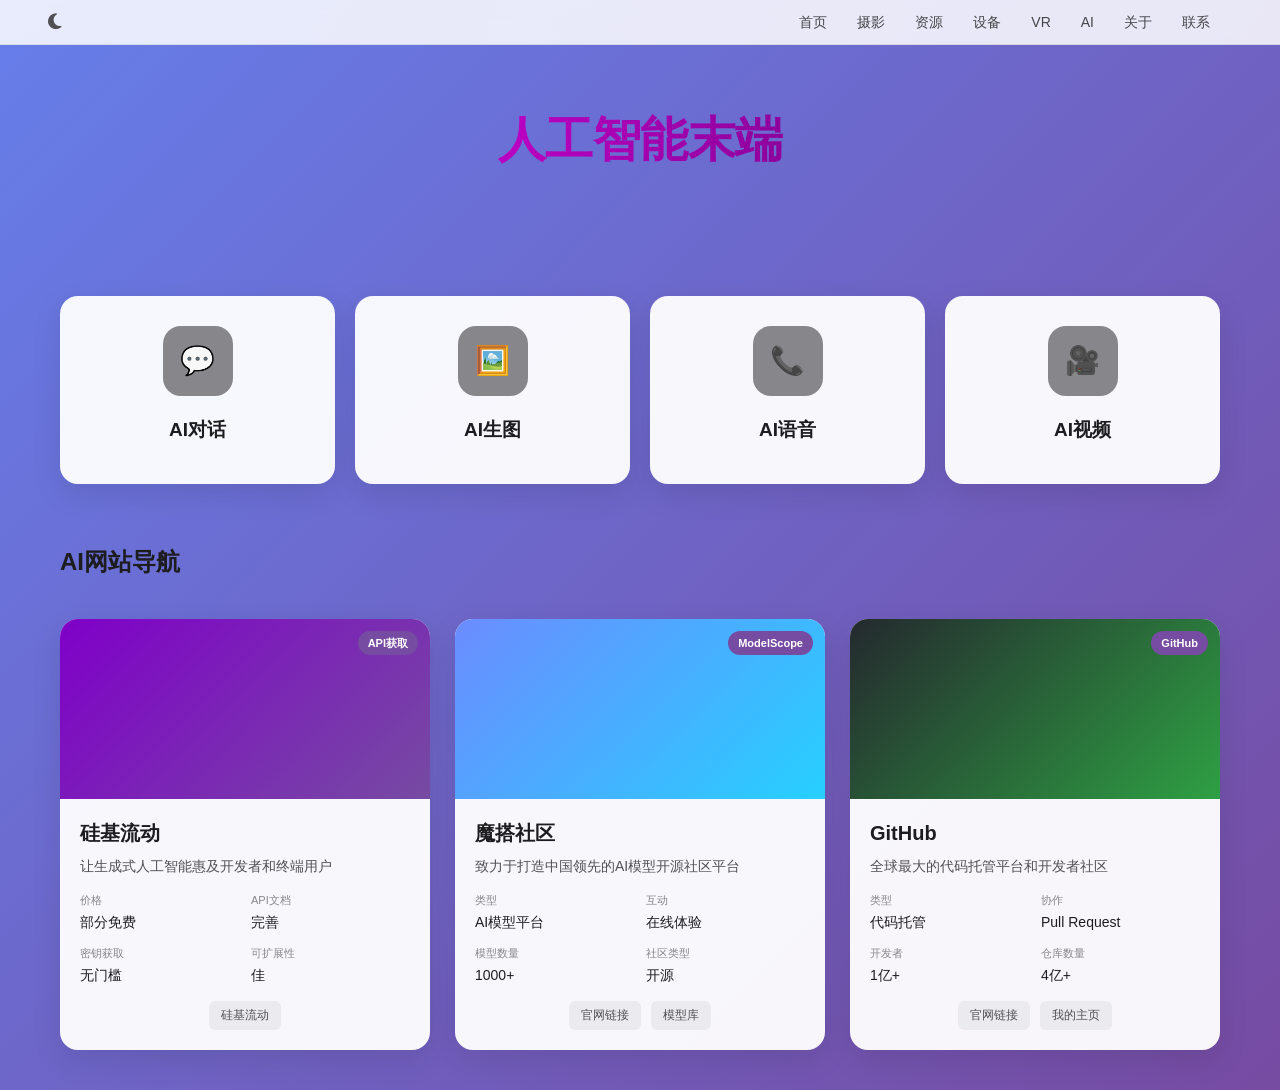
==== ai.home.html @ 597329a3 "Add files via upload" ====
<!DOCTYPE html>
<html lang="zh-CN">
<head>
    <meta charset="UTF-8">
    <meta name="viewport" content="width=device-width, initial-scale=1.0">
    <title>AI世界</title>
    <link rel="stylesheet" href="https://cdnjs.cloudflare.com/ajax/libs/font-awesome/6.4.0/css/all.min.css">
    <style>
        :root {
            --bg-primary: linear-gradient(135deg, #667eea 0%, #764ba2 100%);
            --bg-secondary: rgba(255, 255, 255, 0.95);
            --text-primary: #1d1d1f;
            --text-secondary: #515154;
            --text-tertiary: #86868b;
            --accent-color: #764ba2;
            --card-shadow: 0 10px 30px rgba(0, 0, 0, 0.1);
            --transition: color 0.20s cubic-bezier(0.25, 0.1, 0.25, 1), 
                          background-color 0.20s cubic-bezier(0.25, 0.1, 0.25, 1), 
                          border-color 0.20s cubic-bezier(0.25, 0.1, 0.25, 1), 
                          box-shadow 0.20s cubic-bezier(0.25, 0.1, 0.25, 1),
                          opacity 0.20s cubic-bezier(0.25, 0.1, 0.25, 1),
                          transform 0.20s cubic-bezier(0.25, 0.1, 0.25, 1);
        }

        .dark-mode {
            --bg-primary: linear-gradient(135deg, #0f0523 0%, #050a1a 100%);
            --bg-secondary: rgba(29, 29, 31, 0.92);
            --text-primary: #f5f5f7;
            --text-secondary: #a1a1a6;
            --text-tertiary: #6e6e73;
            --accent-color: #667eea;
            --card-shadow: 0 10px 30px rgba(0, 0, 0, 0.3);
        }

        * {
            margin: 0;
            padding: 0;
            box-sizing: border-box;
            font-family: -apple-system, BlinkMacSystemFont, "SF Pro Text", "Helvetica Neue", sans-serif;
        }
        
        /* 隐藏滚动条的完整解决方案 */
        body {
            /* 标准属性 - 隐藏滚动条但保留功能 */
            overflow-y: scroll;
            scrollbar-width: none; /* Firefox */
            -ms-overflow-style: none; /* IE和Edge */
            
            /* 防止水平滚动 */
            overflow-x: hidden;
            width: 100%;
            
            background: var(--bg-primary);
            color: var(--text-primary);
            line-height: 1.47059;
            min-height: 100vh;
            padding-bottom: 40px;
        }
        
        /* Webkit浏览器(Chrome, Safari) */
        body::-webkit-scrollbar {
            display: none;
        }
        
        /* 全局过渡效果 */
        body, nav, .theme-toggle, .vr-card, .vr-image, 
        .vr-info, .specs-grid, .spec-item, .vr-badge {
            transition: var(--transition);
        }
        
        .container {
            max-width: 1200px;
            margin: 0 auto;
            padding: 0 20px;
        }
        
        /* 导航栏样式 */
        nav {
            background-color: rgba(255, 255, 255, 0.85);
            backdrop-filter: blur(20px);
            -webkit-backdrop-filter: blur(20px);
            padding: 0 20px;
            position: sticky;
            top: 0;
            z-index: 100;
            border-bottom: 1px solid rgba(0, 0, 0, 0.08);
        }

        .dark-mode nav {
            background-color: rgba(29, 29, 31, 0.85);
            border-bottom: 1px solid rgba(255, 255, 255, 0.08);
        }
        
        .nav-container {
            display: flex;
            justify-content: space-between;
            align-items: center;
            height: 44px;
            max-width: 1200px;
            margin: 0 auto;
        }
        
        .theme-toggle {
            display: flex;
            align-items: center;
            margin-right: 20px;
            cursor: pointer;
            background: none;
            border: none;
            color: var(--text-secondary);
            font-size: 18px;
            padding: 8px;
            border-radius: 50%;
        }
        
        .theme-toggle:hover {
            background-color: rgba(0, 0, 0, 0.05);
        }
        
        .dark-mode .theme-toggle:hover {
            background-color: rgba(255, 255, 255, 0.1);
        }
        
        .nav-links {
            display: flex;
            list-style: none;
        }
        
        .nav-links li {
            margin-right: 30px;
        }
        
        .nav-links a {
            text-decoration: none;
            color: var(--text-primary);
            font-size: 14px;
            font-weight: 400;
            opacity: 0.8;
            position: relative;
            padding: 10px 0;
        }
        
        .nav-links a:hover {
            opacity: 1;
        }
        
        .nav-links a::after {
            content: '';
            position: absolute;
            bottom: 0;
            left: 0;
            width: 0;
            height: 2px;
            background-color: var(--accent-color);
            transition: width 0.3s ease;
        }
        
        .nav-links a:hover::after {
            width: 100%;
        }
        
        /* 页面标题区域 - 修改了亮色模式下的主标题颜色 */
        .page-header {
            text-align: center;
            padding: 60px 0 40px;
        }
        
        .page-header h1 {
            font-size: 48px;
            font-weight: 600;
            margin-bottom: 20px;
            letter-spacing: -0.5px;
            background: linear-gradient(to left, #4A0060, #FF00FF);
            -webkit-background-clip: text;
            -webkit-text-fill-color: transparent;
            background-clip: text;
        }
        
        .dark-mode .page-header h1 {
            background: linear-gradient(45deg, var(--accent-color), #667eea);
            -webkit-background-clip: text;
            -webkit-text-fill-color: transparent;
            background-clip: text;
        }
        
        .page-header p {
            font-size: 20px;
            color: var(--text-secondary);
            max-width: 600px;
            margin: 0 auto;
        }
        
        /* 分类网格 */
        .categories-grid {
            display: grid;
            grid-template-columns: repeat(auto-fill, minmax(220px, 1fr));
            gap: 20px;
            margin: 60px 0;
        }
        
        .category-card {
            background-color: var(--bg-secondary);
            border-radius: 18px;
            padding: 30px 25px;
            text-align: center;
            cursor: pointer;
            text-decoration: none;
            color: inherit;
            display: block;
            box-shadow: var(--card-shadow);
        }
        
        .category-card:hover {
            transform: translateY(-5px) scale(1.02);
            box-shadow: 0 10px 30px rgba(0,0,0,0.1);
        }
        
        .category-icon {
            width: 70px;
            height: 70px;
            margin: 0 auto 20px;
            display: flex;
            align-items: center;
            justify-content: center;
            border-radius: 18px;
            background-color: var(--text-tertiary);
            color: var(--bg-secondary);
            font-size: 28px;
        }
        
        .category-card h3 {
            font-size: 19px;
            margin-bottom: 10px;
            font-weight: 600;
        }
        
        /* VR社交展示网格 */
        .vr-grid {
            display: grid;
            grid-template-columns: repeat(auto-fill, minmax(300px, 1fr));
            gap: 25px;
            margin-top: 40px;
        }
        
        .vr-card {
            background-color: var(--bg-secondary);
            border-radius: 18px;
            overflow: hidden;
            box-shadow: var(--card-shadow);
            transition: transform 0.3s ease, box-shadow 0.3s ease;
            cursor: pointer;
        }
        
        .vr-card:hover {
            transform: translateY(-8px);
            box-shadow: 0 15px 35px rgba(0, 0, 0, 0.15);
        }
        
        .dark-mode .vr-card:hover {
            box-shadow: 0 15px 35px rgba(0, 0, 0, 0.4);
        }
        
        .vr-image {
            height: 180px;
            background-size: cover;
            background-position: center;
            position: relative;
        }
        
        .vr-badge {
            position: absolute;
            top: 12px;
            right: 12px;
            background: var(--accent-color);
            color: white;
            padding: 4px 10px;
            border-radius: 16px;
            font-size: 11px;
            font-weight: 600;
        }
        
        .vr-info {
            padding: 20px;
        }
        
        .vr-info h3 {
            font-size: 20px;
            margin-bottom: 8px;
            font-weight: 600;
        }
        
        .vr-info p {
            color: var(--text-secondary);
            margin-bottom: 15px;
            line-height: 1.5;
            font-size: 14px;
        }
        
        .specs-grid {
            display: grid;
            grid-template-columns: repeat(2, 1fr);
            gap: 12px;
            margin-top: 12px;
        }
        
        .spec-item {
            display: flex;
            flex-direction: column;
        }
        
        .spec-label {
            font-size: 11px;
            color: var(--text-tertiary);
            margin-bottom: 4px;
        }
        
        .spec-value {
            font-size: 14px;
            font-weight: 500;
        }
        
        .vr-actions {
            display: flex;
            justify-content: center;
            margin-top: 18px;
        }
        
        .btn {
            padding: 8px 16px;
            border-radius: 8px;
            font-weight: 500;
            cursor: pointer;
            transition: all 0.2s ease;
            border: none;
            font-size: 13px;
            text-decoration: none;
            display: inline-block;
        }
        
        .btn-outline {
            background-color: transparent;
            color: var(--accent-color);
            border: 1px solid var(--accent-color);
        }
        
        .btn:hover {
            transform: translateY(-2px);
            box-shadow: 0 5px 15px rgba(0, 0, 0, 0.1);
        }
        
        /* 网站跳转块样式 */
        .website-links {
            display: flex;
            flex-wrap: wrap;
            gap: 10px;
            margin-top: 15px;
            justify-content: center;
        }
        
        .website-link {
            display: inline-flex;
            align-items: center;
            background-color: rgba(0, 0, 0, 0.05);
            border-radius: 6px;
            padding: 6px 12px;
            font-size: 12px;
            color: var(--text-secondary);
            text-decoration: none;
            transition: all 0.2s ease;
        }
        
        .website-link:hover {
            background-color: var(--accent-color);
            color: white;
        }
        
        .dark-mode .website-link {
            background-color: rgba(255, 255, 255, 0.1);
        }
        
        
        
        /* 响应式设计 */
        @media (max-width: 768px) {
            .nav-links {
                display: none;
            }
            
            .page-header h1 {
                font-size: 36px;
            }
            
            .vr-grid, .categories-grid {
                grid-template-columns: 1fr;
            }
            
            .detail-content {
                padding: 25px;
            }
            
            .detail-title {
                font-size: 24px;
            }
            
            .detail-specs {
                grid-template-columns: 1fr;
            }
            
            .detail-image {
                height: 200px;
            }
            
            .website-links {
                flex-direction: column;
                align-items: center;
            }
        }
    </style>
</head>
<body class="light-mode">
    <!-- 导航栏 -->
    <nav>
        <div class="nav-container">
            <button class="theme-toggle" id="themeToggle">
                <i class="fas fa-moon"></i>
            </button>
            <ul class="nav-links">
                <li><a href="main.html">首页</a></li>
                <li><a href="photography.html">摄影</a></li>
                <li><a href="tech.html">资源</a></li>
                <li><a href="devices.html">设备</a></li>
                <li><a href="vr.html">VR</a></li>
                <li><a href="ai.home.html" class="active">AI</a></li>
                <li><a href="about.html">关于</a></li>
                <li><a href="contact.html">联系</a></li>
            </ul>
        </div>
    </nav>

    <div class="container">
        <!-- 页面标题 -->
        <section class="page-header">
            <h1>人工智能末端</h1>
            <p></p>
        </section>

        <!-- 分类网格 -->
        <section class="categories-grid">
            <a href="ai.html" target="_blank" class="category-card">
                <div class="category-icon">💬</div>
                <h3>AI对话</h3>
            </a>
            <a href="ai.image.html" target="_blank" class="category-card">
                <div class="category-icon">🖼️</div>
                <h3>AI生图</h3>
            </a>
            <a href="ai.home.html" class="category-card">
                <div class="category-icon">📞</div>
                <h3>AI语音</h3>
            </a>
            <a href="ai.home.html" class="category-card">
                <div class="category-icon">🎥</div>
                <h3>AI视频</h3>
            </a>
        </section>

        <!-- VR社交展示网格 -->
        <section>
            <h2 class="section-title">AI网站导航</h2>
            <div class="vr-grid">
                <!-- VR社交卡片 1 -->
                <div class="vr-card" data-vr="cyberpunk">
                    <div class="vr-image" style="background: linear-gradient(135deg, #7f00c8 0%, #764ba2 100%);">
                        <div class="vr-badge">API获取</div>
                    </div>
                    <div class="vr-info">
                        <h3>硅基流动</h3>
                        <p>让生成式人工智能惠及开发者和终端用户</p>
                        <div class="specs-grid">
                            <div class="spec-item">
                                <span class="spec-label">价格</span>
                                <span class="spec-value">部分免费</span>
                            </div>
                            <div class="spec-item">
                                <span class="spec-label">API文档</span>
                                <span class="spec-value">完善</span>
                            </div>
                            <div class="spec-item">
                                <span class="spec-label">密钥获取</span>
                                <span class="spec-value">无门槛</span>
                            </div>
                            <div class="spec-item">
                                <span class="spec-label">可扩展性</span>
                                <span class="spec-value">佳</span>
                            </div>
                        </div>
                        <!-- 网站跳转块替代查看详情按钮 -->
                        <div class="website-links">
                            <a href="https://www.siliconflow.cn/" class="website-link" target="_blank">硅基流动</a>                       
                        </div>
                    </div>
                </div>

                <div class="vr-card" data-vr="fantasy">
                    <div class="vr-image" style="background: linear-gradient(135deg, #6b8cff 0%, #26d0ff 100%);">
                        <div class="vr-badge">ModelScope</div>
                    </div>
                    <div class="vr-info">
                        <h3>魔搭社区</h3>
                        <p>致力于打造中国领先的AI模型开源社区平台</p>
                        <div class="specs-grid">
                            <div class="spec-item">
                                <span class="spec-label">类型</span>
                                <span class="spec-value">AI模型平台</span>
                            </div>
                            <div class="spec-item">
                                <span class="spec-label">互动</span>
                                <span class="spec-value">在线体验</span>
                            </div>
                            <div class="spec-item">
                                <span class="spec-label">模型数量</span>
                                <span class="spec-value">1000+</span>
                            </div>
                            <div class="spec-item">
                                <span class="spec-label">社区类型</span>
                                <span class="spec-value">开源</span>
                            </div>
                        </div>
                        <!-- 网站跳转块替代查看详情按钮 -->
                        <div class="website-links">
                            <a href="https://modelscope.cn" class="website-link" target="_blank">官网链接</a>
                            <a href="https://modelscope.cn/models" class="website-link" target="_blank">模型库</a>
                        </div>
                    </div>
                </div>

                <div class="vr-card" data-vr="fantasy">
                    <div class="vr-image" style="background: linear-gradient(135deg, #24292e 0%, #2ea043 100%);">
                        <div class="vr-badge">GitHub</div>
                    </div>
                    <div class="vr-info">
                        <h3>GitHub</h3>
                        <p>全球最大的代码托管平台和开发者社区</p>
                        <div class="specs-grid">
                            <div class="spec-item">
                                <span class="spec-label">类型</span>
                                <span class="spec-value">代码托管</span>
                            </div>
                            <div class="spec-item">
                                <span class="spec-label">协作</span>
                                <span class="spec-value">Pull Request</span>
                            </div>
                            <div class="spec-item">
                                <span class="spec-label">开发者</span>
                                <span class="spec-value">1亿+</span>
                            </div>
                            <div class="spec-item">
                                <span class="spec-label">仓库数量</span>
                                <span class="spec-value">4亿+</span>
                            </div>
                        </div>
                        <!-- 网站跳转块替代查看详情按钮 -->
                        <div class="website-links">
                            <a href="https://github.com" class="website-link" target="_blank">官网链接</a>
                            <a href="https://github.com/lrn-123456" class="website-link" target="_blank">我的主页</a>
                        </div>
                    </div>
                </div>

    <script>
        // 主题切换功能
        const themeToggle = document.getElementById('themeToggle');
        const body = document.body;
        const themeIcon = themeToggle.querySelector('i');

        // 检查本地存储中的主题偏好
        if (localStorage.getItem('theme') === 'dark') {
            body.classList.add('dark-mode');
            themeIcon.className = 'fas fa-sun';
        }

        themeToggle.addEventListener('click', () => {
            body.classList.toggle('dark-mode');

            if (body.classList.contains('dark-mode')) {
                localStorage.setItem('theme', 'dark');
                themeIcon.className = 'fas fa-sun';
            } else {
                localStorage.setItem('theme', 'light');
                themeIcon.className = 'fas fa-moon';
            }
        });

       

    </script>
</body>
</html>
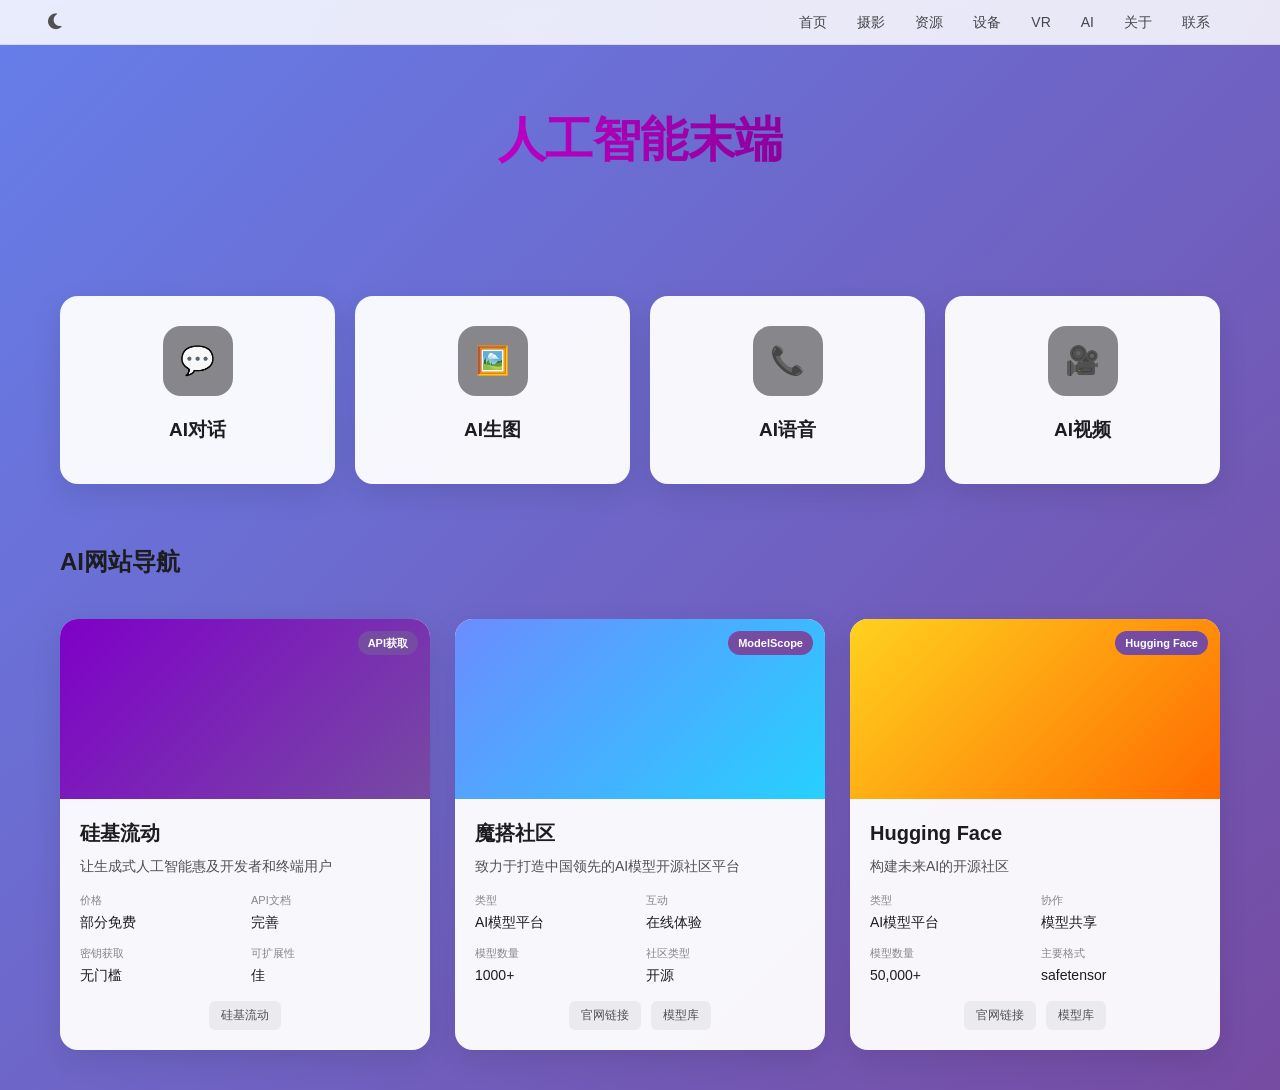
==== commit c183ec5f: "Add files via upload" ====
--- a/ai.home.html
+++ b/ai.home.html
@@ -535,34 +535,34 @@
                 </div>
 
                 <div class="vr-card" data-vr="fantasy">
-                    <div class="vr-image" style="background: linear-gradient(135deg, #24292e 0%, #2ea043 100%);">
-                        <div class="vr-badge">GitHub</div>
+                    <div class="vr-image" style="background: linear-gradient(135deg, #ffd21f 0%, #ff6b00 100%);">
+                        <div class="vr-badge">Hugging Face</div>
                     </div>
                     <div class="vr-info">
-                        <h3>GitHub</h3>
-                        <p>全球最大的代码托管平台和开发者社区</p>
+                        <h3>Hugging Face</h3>
+                        <p>构建未来AI的开源社区</p>
                         <div class="specs-grid">
                             <div class="spec-item">
                                 <span class="spec-label">类型</span>
-                                <span class="spec-value">代码托管</span>
+                                <span class="spec-value">AI模型平台</span>
                             </div>
                             <div class="spec-item">
                                 <span class="spec-label">协作</span>
-                                <span class="spec-value">Pull Request</span>
-                            </div>
-                            <div class="spec-item">
-                                <span class="spec-label">开发者</span>
-                                <span class="spec-value">1亿+</span>
-                            </div>
-                            <div class="spec-item">
-                                <span class="spec-label">仓库数量</span>
-                                <span class="spec-value">4亿+</span>
+                                <span class="spec-value">模型共享</span>
+                            </div>
+                            <div class="spec-item">
+                                <span class="spec-label">模型数量</span>
+                                <span class="spec-value">50,000+</span>
+                            </div>
+                            <div class="spec-item">
+                                <span class="spec-label">主要格式</span>
+                                <span class="spec-value">safetensor</span>
                             </div>
                         </div>
                         <!-- 网站跳转块替代查看详情按钮 -->
                         <div class="website-links">
-                            <a href="https://github.com" class="website-link" target="_blank">官网链接</a>
-                            <a href="https://github.com/lrn-123456" class="website-link" target="_blank">我的主页</a>
+                            <a href="https://huggingface.co" class="website-link" target="_blank">官网链接</a>
+                            <a href="https://huggingface.co/models" class="website-link" target="_blank">模型库</a>
                         </div>
                     </div>
                 </div>
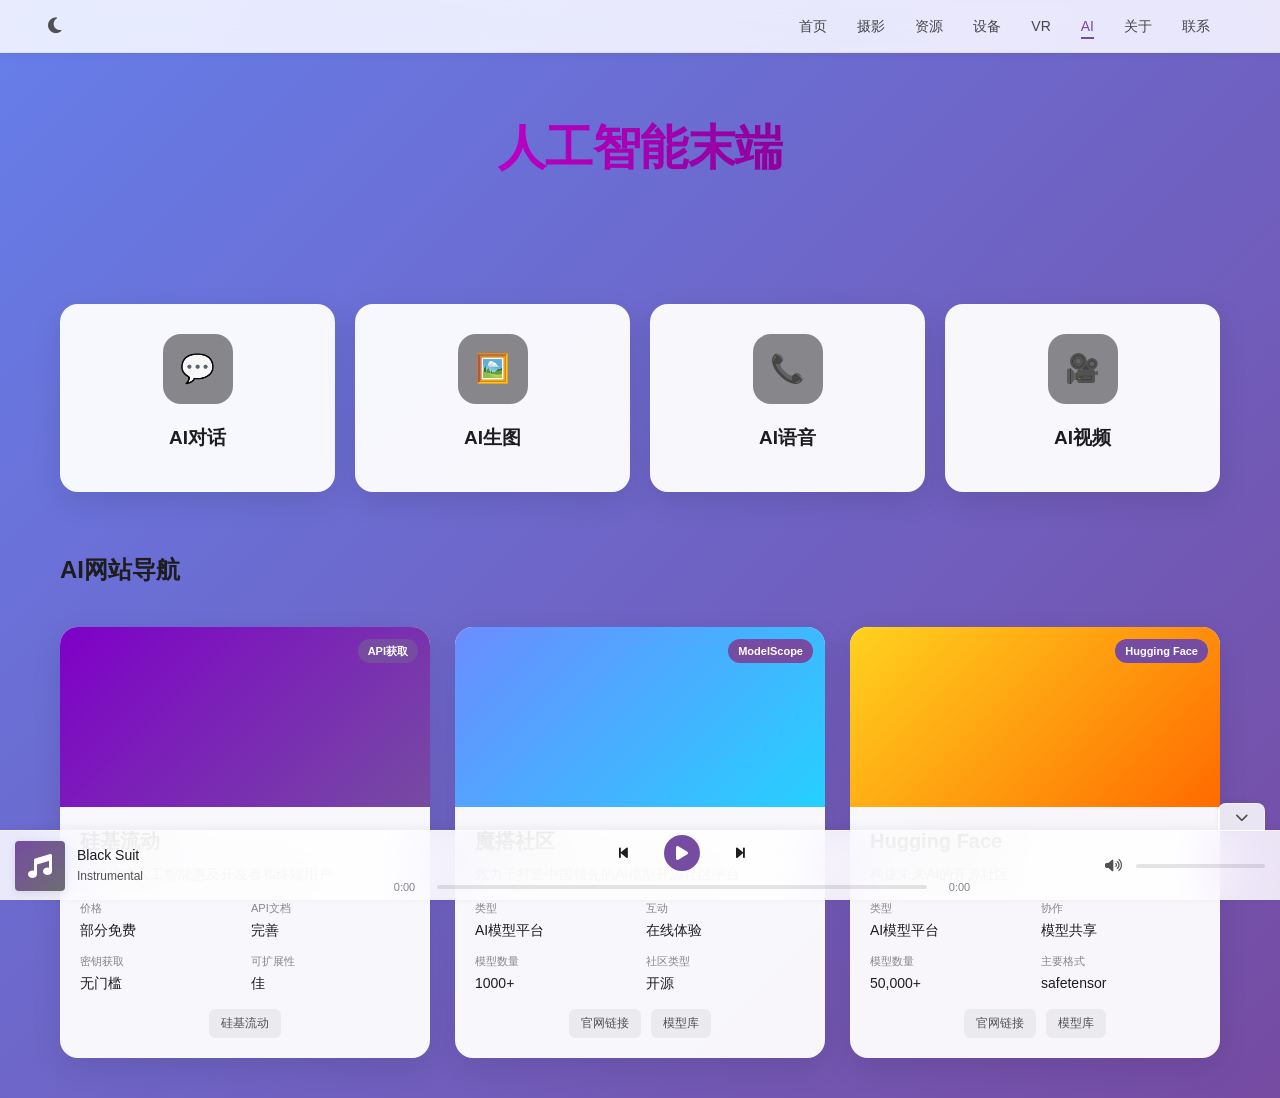
==== commit e325ec3e: "Add files via upload" ====
--- a/ai.home.html
+++ b/ai.home.html
@@ -5,6 +5,7 @@
     <meta name="viewport" content="width=device-width, initial-scale=1.0">
     <title>AI世界</title>
     <link rel="stylesheet" href="https://cdnjs.cloudflare.com/ajax/libs/font-awesome/6.4.0/css/all.min.css">
+    <link rel="stylesheet" href="player.css">
     <style>
         :root {
             --bg-primary: linear-gradient(135deg, #667eea 0%, #764ba2 100%);
@@ -74,28 +75,30 @@
             padding: 0 20px;
         }
         
-        /* 导航栏样式 */
+        /* 导航栏样式 - 苹果风格增强 */
         nav {
             background-color: rgba(255, 255, 255, 0.85);
-            backdrop-filter: blur(20px);
-            -webkit-backdrop-filter: blur(20px);
+            backdrop-filter: blur(30px) saturate(180%);
+            -webkit-backdrop-filter: blur(30px) saturate(180%);
             padding: 0 20px;
             position: sticky;
             top: 0;
             z-index: 100;
-            border-bottom: 1px solid rgba(0, 0, 0, 0.08);
+            border-bottom: 1px solid rgba(0, 0, 0, 0.05);
+            box-shadow: 0 1px 10px rgba(0, 0, 0, 0.05);
         }
 
         .dark-mode nav {
             background-color: rgba(29, 29, 31, 0.85);
-            border-bottom: 1px solid rgba(255, 255, 255, 0.08);
+            border-bottom: 1px solid rgba(255, 255, 255, 0.05);
+            box-shadow: 0 1px 10px rgba(0, 0, 0, 0.2);
         }
         
         .nav-container {
             display: flex;
             justify-content: space-between;
             align-items: center;
-            height: 44px;
+            height: 52px;
             max-width: 1200px;
             margin: 0 auto;
         }
@@ -111,6 +114,16 @@
             font-size: 18px;
             padding: 8px;
             border-radius: 50%;
+            transition: var(--transition);
+        }
+        
+        .theme-toggle:hover {
+            background-color: rgba(0, 0, 0, 0.05);
+            transform: rotate(15deg);
+        }
+        
+        .dark-mode .theme-toggle:hover {
+            background-color: rgba(255, 255, 255, 0.1);
         }
         
         .theme-toggle:hover {
@@ -128,6 +141,7 @@
         
         .nav-links li {
             margin-right: 30px;
+            position: relative;
         }
         
         .nav-links a {
@@ -136,26 +150,36 @@
             font-size: 14px;
             font-weight: 400;
             opacity: 0.8;
+            padding: 5px 0;
             position: relative;
-            padding: 10px 0;
-        }
-        
-        .nav-links a:hover {
-            opacity: 1;
+            transition: var(--transition);
         }
         
         .nav-links a::after {
             content: '';
             position: absolute;
+            width: 0;
+            height: 2px;
             bottom: 0;
             left: 0;
-            width: 0;
-            height: 2px;
-            background-color: var(--accent-color);
-            transition: width 0.3s ease;
+            background: var(--accent-color);
+            transition: var(--transition);
+        }
+        
+        .nav-links a:hover {
+            opacity: 1;
         }
         
         .nav-links a:hover::after {
+            width: 100%;
+        }
+        
+        .nav-links a.active {
+            opacity: 1;
+            color: var(--accent-color);
+        }
+        
+        .nav-links a.active::after {
             width: 100%;
         }
         
@@ -594,5 +618,53 @@
        
 
     </script>
+    
+    <!-- 音乐播放器 -->
+    <div id="music-player">
+        <button class="hide-player-btn" title="隐藏/显示播放栏">
+            <i class="fas fa-chevron-down"></i>
+        </button>
+        
+        <!-- 歌曲信息 -->
+        <div class="player-info">
+            <div class="player-album-cover">
+                <i class="fas fa-music"></i>
+            </div>
+            <div class="song-details">
+                <div class="song-title">歌曲名称</div>
+                <div class="song-artist">艺术家</div>
+            </div>
+        </div>
+        
+        <!-- 播放控制 -->
+        <div class="player-controls">
+            <div class="controls-buttons">
+                <button class="control-btn prev-btn" title="上一首">
+                    <i class="fas fa-step-backward"></i>
+                </button>
+                <button class="control-btn play-btn" title="播放/暂停">
+                    <i class="fas fa-play"></i>
+                </button>
+                <button class="control-btn next-btn" title="下一首">
+                    <i class="fas fa-step-forward"></i>
+                </button>
+            </div>
+            <div class="progress-container">
+                <span class="time-display current-time">0:00</span>
+                <input type="range" class="progress-bar" min="0" max="100" value="0">
+                <span class="time-display total-time">0:00</span>
+            </div>
+        </div>
+        
+        <!-- 音量控制 -->
+        <div class="volume-container">
+            <button class="volume-btn" title="静音">
+                <i class="fas fa-volume-high"></i>
+            </button>
+            <input type="range" class="volume-slider" min="0" max="100" value="80">
+        </div>
+    </div>
+    
+    <script src="player.js"></script>
 </body>
 </html>
--- a/player.css
+++ b/player.css
@@ -0,0 +1,502 @@
+/* 音乐播放器样式 - 仿照网易云音乐底栏播放器 */
+#music-player {
+    position: fixed;
+    bottom: 0;
+    left: 0;
+    right: 0;
+    height: 70px;
+    background: rgba(255, 255, 255, 0.85);
+    backdrop-filter: blur(30px) saturate(180%);
+    -webkit-backdrop-filter: blur(30px) saturate(180%);
+    border-top: 1px solid rgba(255, 255, 255, 0.5);
+    box-shadow: 0 -2px 10px rgba(0, 0, 0, 0.05);
+    display: flex;
+    align-items: center;
+    padding: 0 15px;
+    z-index: 999;
+    transition: transform 0.3s ease, background-color 0.3s ease, border-color 0.3s ease;
+}
+
+.dark-mode #music-player {
+    background: rgba(29, 29, 31, 0.85);
+    border-top: 1px solid rgba(255, 255, 255, 0.1);
+    box-shadow: 0 -2px 10px rgba(0, 0, 0, 0.1);
+}
+
+/* 歌曲信息区域 */
+.player-info {
+    flex: 0 0 250px;
+    display: flex;
+    align-items: center;
+    margin-right: 20px;
+}
+
+.player-album-cover {
+    width: 50px;
+    height: 50px;
+    border-radius: 4px;
+    background: linear-gradient(135deg, var(--accent-color), #6e6e73);
+    margin-right: 12px;
+    box-shadow: 0 2px 8px rgba(0, 0, 0, 0.1);
+    overflow: hidden;
+    display: flex;
+    align-items: center;
+    justify-content: center;
+    color: white;
+    font-size: 24px;
+}
+
+.player-album-cover i {
+    animation: rotate 20s linear infinite;
+    animation-play-state: paused;
+}
+
+#music-player.playing .player-album-cover i {
+    animation-play-state: running;
+}
+
+@keyframes rotate {
+    from { transform: rotate(0deg); }
+    to { transform: rotate(360deg); }
+}
+
+.song-details {
+    flex: 1;
+    overflow: hidden;
+}
+
+.song-title {
+    font-size: 14px;
+    font-weight: 500;
+    color: var(--text-primary);
+    margin-bottom: 2px;
+    white-space: nowrap;
+    overflow: hidden;
+    text-overflow: ellipsis;
+}
+
+.song-artist {
+    font-size: 12px;
+    color: var(--text-secondary);
+    white-space: nowrap;
+    overflow: hidden;
+    text-overflow: ellipsis;
+}
+
+/* 播放控制区域 */
+.player-controls {
+    flex: 1;
+    display: flex;
+    flex-direction: column;
+    align-items: center;
+    justify-content: center;
+}
+
+.controls-buttons {
+    display: flex;
+    align-items: center;
+    justify-content: center;
+    margin-bottom: 8px;
+    width: 100%;
+}
+
+.control-btn {
+    background: none;
+    border: none;
+    color: var(--text-primary);
+    cursor: pointer;
+    padding: 6px 8px;
+    margin: 0 12px;
+    border-radius: 50%;
+    transition: all 0.2s ease;
+    display: flex;
+    align-items: center;
+    justify-content: center;
+}
+
+.control-btn:hover {
+    background-color: rgba(0, 0, 0, 0.05);
+    transform: scale(1.1);
+}
+
+.dark-mode .control-btn:hover {
+    background-color: rgba(255, 255, 255, 0.1);
+}
+
+.play-btn {
+    width: 36px;
+    height: 36px;
+    background-color: var(--accent-color);
+    color: white;
+    margin: 0 16px;
+    position: relative;
+}
+
+.play-btn:hover {
+    background-color: var(--accent-color);
+    opacity: 0.9;
+    transform: scale(1.05);
+}
+
+.control-btn i {
+    font-size: 14px;
+}
+
+.play-btn i {
+    font-size: 16px;
+}
+
+/* 进度条区域 */
+.progress-container {
+    display: flex;
+    align-items: center;
+    justify-content: center;
+    width: 100%;
+    max-width: 600px;
+}
+
+.time-display {
+    font-size: 11px;
+    color: var(--text-tertiary);
+    min-width: 45px;
+    text-align: center;
+}
+
+.progress-bar {
+    flex: 1;
+    height: 4px;
+    background-color: rgba(0, 0, 0, 0.1);
+    border-radius: 2px;
+    margin: 0 10px;
+    cursor: pointer;
+    -webkit-appearance: none;
+    appearance: none;
+    outline: none;
+    transition: background-color 0.3s ease;
+}
+
+.dark-mode .progress-bar {
+    background-color: rgba(255, 255, 255, 0.1);
+}
+
+.progress-bar::-webkit-slider-thumb {
+    -webkit-appearance: none;
+    appearance: none;
+    width: 12px;
+    height: 12px;
+    background-color: var(--accent-color);
+    border-radius: 50%;
+    cursor: pointer;
+    transition: all 0.2s ease;
+    opacity: 0;
+    box-shadow: 0 2px 8px rgba(0, 0, 0, 0.2);
+}
+
+.progress-bar:hover::-webkit-slider-thumb {
+    opacity: 1;
+    transform: scale(1.2);
+}
+
+.progress-bar:active::-webkit-slider-thumb {
+    opacity: 1;
+    transform: scale(1.4);
+}
+
+.progress-bar::-moz-range-thumb {
+    width: 12px;
+    height: 12px;
+    background-color: var(--accent-color);
+    border-radius: 50%;
+    cursor: pointer;
+    border: none;
+    transition: all 0.2s ease;
+    opacity: 0;
+    box-shadow: 0 2px 8px rgba(0, 0, 0, 0.2);
+}
+
+.progress-bar:hover::-moz-range-thumb {
+    opacity: 1;
+    transform: scale(1.2);
+}
+
+.progress-bar:active::-moz-range-thumb {
+    opacity: 1;
+    transform: scale(1.4);
+}
+
+/* 音量控制区域 */
+.volume-container {
+    flex: 0 0 140px;
+    display: flex;
+    align-items: center;
+    margin-left: 20px;
+}
+
+.volume-btn {
+    background: none;
+    border: none;
+    color: var(--text-secondary);
+    cursor: pointer;
+    padding: 6px;
+    margin-right: 8px;
+    transition: all 0.2s ease;
+}
+
+.volume-btn:hover {
+    color: var(--text-primary);
+}
+
+.volume-slider {
+    flex: 1;
+    height: 4px;
+    background-color: rgba(0, 0, 0, 0.1);
+    border-radius: 2px;
+    cursor: pointer;
+    -webkit-appearance: none;
+    appearance: none;
+    outline: none;
+    transition: background-color 0.3s ease;
+}
+
+.dark-mode .volume-slider {
+    background-color: rgba(255, 255, 255, 0.1);
+}
+
+.volume-slider::-webkit-slider-thumb {
+    -webkit-appearance: none;
+    appearance: none;
+    width: 10px;
+    height: 10px;
+    background-color: var(--text-tertiary);
+    border-radius: 50%;
+    cursor: pointer;
+    transition: all 0.2s ease;
+    opacity: 0;
+}
+
+.volume-slider:hover::-webkit-slider-thumb {
+    opacity: 1;
+    transform: scale(1.2);
+    background-color: var(--accent-color);
+}
+
+.volume-slider::-moz-range-thumb {
+    width: 10px;
+    height: 10px;
+    background-color: var(--text-tertiary);
+    border-radius: 50%;
+    cursor: pointer;
+    border: none;
+    transition: all 0.2s ease;
+    opacity: 0;
+}
+
+.volume-slider:hover::-moz-range-thumb {
+    opacity: 1;
+    transform: scale(1.2);
+    background-color: var(--accent-color);
+}
+
+/* 隐藏播放栏按钮 */
+.hide-player-btn {
+    position: absolute;
+    top: -28px;
+    right: 15px;
+    transform: none;
+    background: rgba(255, 255, 255, 0.85);
+    backdrop-filter: blur(30px) saturate(180%);
+    -webkit-backdrop-filter: blur(30px) saturate(180%);
+    border: 1px solid rgba(255, 255, 255, 0.5);
+    border-bottom: none;
+    border-radius: 8px 8px 0 0;
+    padding: 8px 16px;
+    cursor: pointer;
+    transition: all 0.3s ease;
+    color: var(--text-secondary);
+    box-shadow: 0 -2px 5px rgba(0, 0, 0, 0.05);
+    min-width: 40px;
+    height: 28px;
+    display: flex;
+    align-items: center;
+    justify-content: center;
+    z-index: 1000;
+}
+
+.dark-mode .hide-player-btn {
+    background: rgba(29, 29, 31, 0.85);
+    border-color: rgba(255, 255, 255, 0.1);
+    box-shadow: 0 -2px 5px rgba(0, 0, 0, 0.1);
+}
+
+.hide-player-btn:hover {
+    background: var(--accent-color);
+    color: white;
+    border-color: var(--accent-color);
+    transform: translateY(-2px);
+}
+
+/* 响应式设计 - 优化竖屏适配 */
+@media (max-width: 768px) {
+    #music-player {
+        height: 60px;
+        padding: 0 10px;
+        justify-content: space-between;
+    }
+    
+    .player-info {
+        flex: 0 0 160px;
+        margin-right: 5px;
+    }
+    
+    .player-album-cover {
+        width: 40px;
+        height: 40px;
+        font-size: 16px;
+        margin-right: 8px;
+    }
+    
+    .song-details {
+        max-width: 100px;
+    }
+    
+    .song-title {
+        font-size: 13px;
+        margin-bottom: 1px;
+    }
+    
+    .song-artist {
+        font-size: 11px;
+    }
+    
+    .player-controls {
+        flex: 1;
+    }
+    
+    .controls-buttons {
+        margin-bottom: 4px;
+    }
+    
+    .control-btn {
+        margin: 0 8px;
+        padding: 4px 6px;
+    }
+    
+    .control-btn i {
+        font-size: 13px;
+    }
+    
+    .play-btn {
+        width: 30px;
+        height: 30px;
+        margin: 0 12px;
+    }
+    
+    .play-btn i {
+        font-size: 14px;
+    }
+    
+    .progress-container {
+        max-width: 100%;
+    }
+    
+    .time-display {
+        min-width: 30px;
+        font-size: 10px;
+        margin: 0 2px;
+    }
+    
+    .progress-bar {
+        margin: 0 4px;
+    }
+    
+    .volume-container {
+        flex: 0 0 80px;
+        margin-left: 5px;
+    }
+    
+    .volume-btn {
+        margin-right: 4px;
+        padding: 4px;
+    }
+    
+    .hide-player-btn {
+        top: -24px;
+        right: 10px;
+        min-width: 36px;
+        height: 24px;
+        padding: 6px 12px;
+    }
+}
+
+@media (max-width: 480px) {
+    #music-player {
+        height: 55px;
+        padding: 0 8px;
+    }
+    
+    .player-info {
+        flex: 0 0 130px;
+        margin-right: 4px;
+    }
+    
+    .player-album-cover {
+        width: 36px;
+        height: 36px;
+        font-size: 14px;
+        margin-right: 6px;
+    }
+    
+    .song-details {
+        max-width: 80px;
+    }
+    
+    .song-title, .song-artist {
+        font-size: 11px;
+    }
+    
+    .volume-container {
+        display: none;
+    }
+    
+    .control-btn {
+        margin: 0 6px;
+        padding: 3px 5px;
+    }
+    
+    .control-btn i {
+        font-size: 12px;
+    }
+    
+    .play-btn {
+        width: 28px;
+        height: 28px;
+        margin: 0 10px;
+    }
+    
+    .play-btn i {
+        font-size: 13px;
+    }
+    
+    .time-display {
+        display: none;
+    }
+    
+    .progress-bar {
+        margin: 0;
+    }
+    
+    .hide-player-btn {
+        top: -22px;
+        right: 8px;
+        min-width: 32px;
+        height: 22px;
+        padding: 4px 10px;
+        font-size: 0.85em;
+    }
+    
+    /* 确保在非常小的屏幕上，控制按钮依然可点击 */
+    .control-btn {
+        min-width: 30px;
+        height: 30px;
+    }
+}
